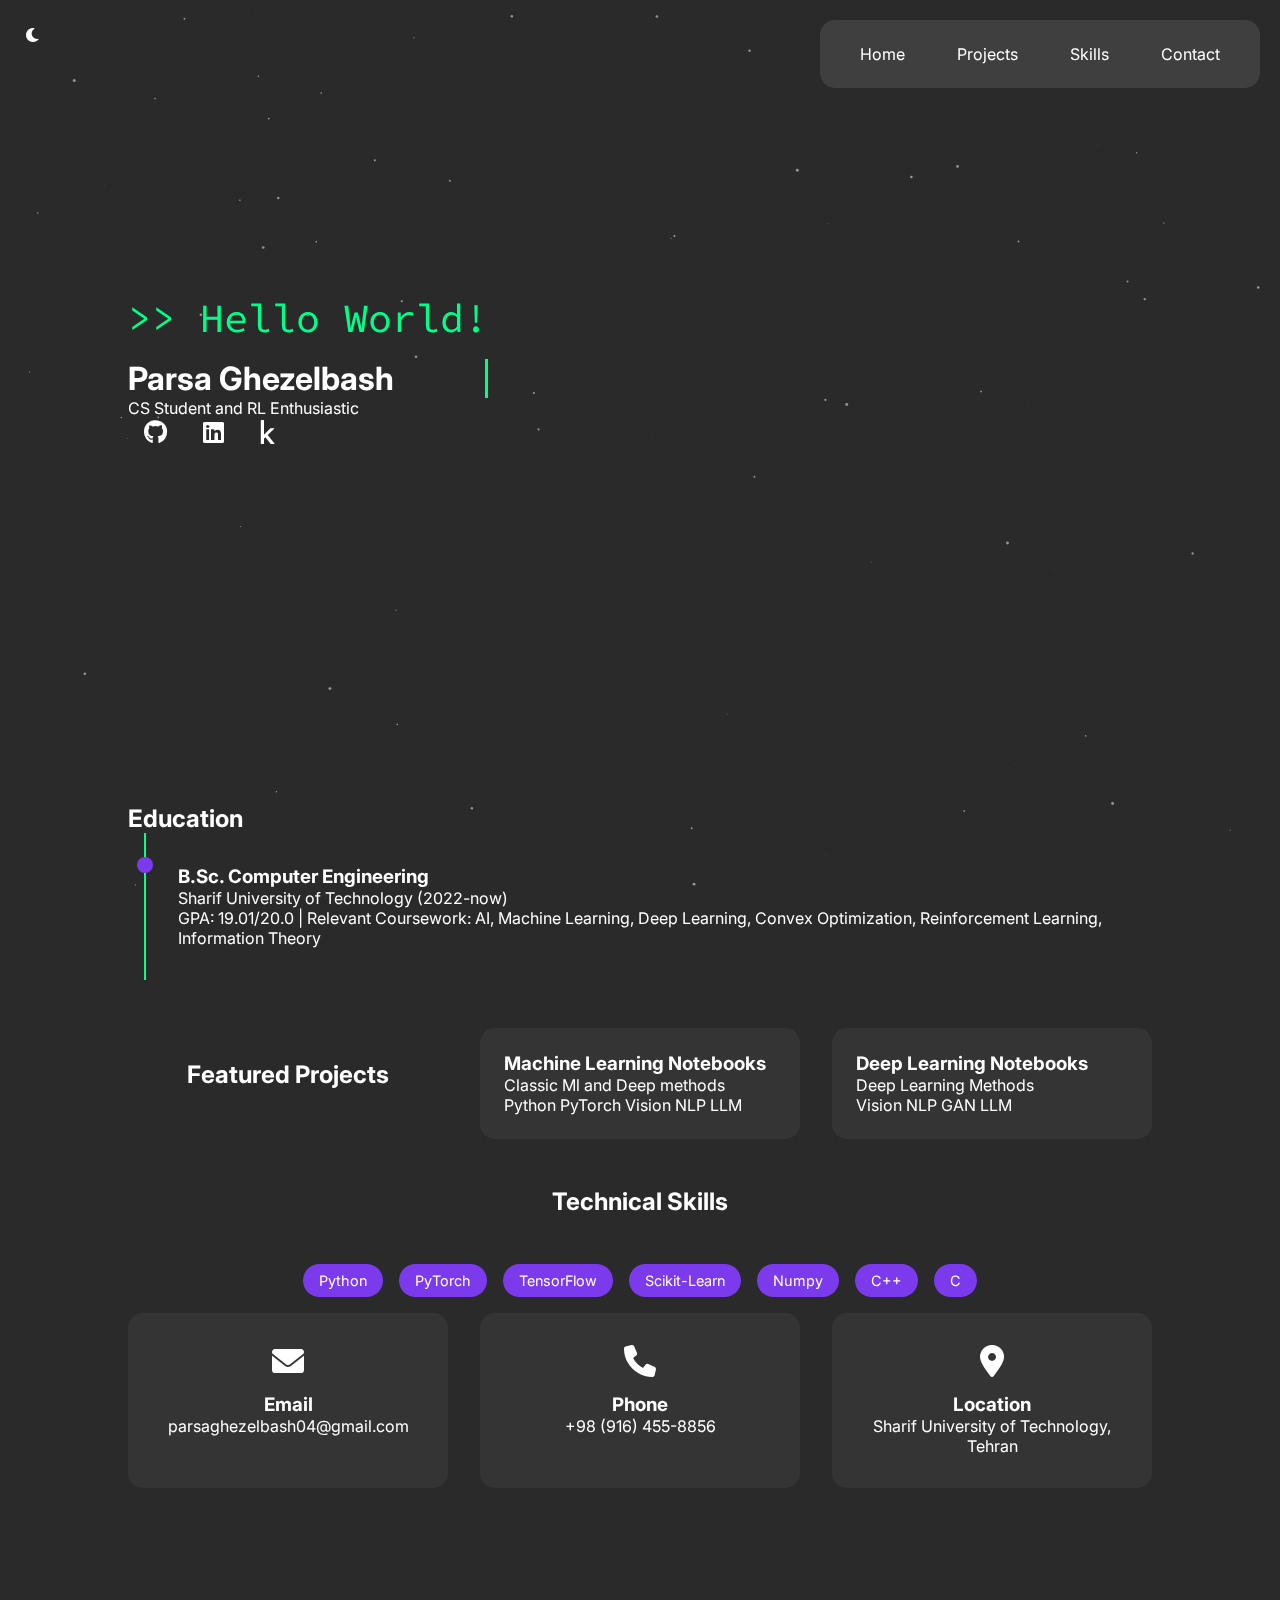
==== index.html @ 71cc4b0d "first commit" ====
<!DOCTYPE html>
<html lang="en">
<head>
    <meta charset="UTF-8">
    <meta name="viewport" content="width=device-width, initial-scale=1.0">
    <title>Alex Developer | CS Innovator</title>
    <meta name="description" content="Computer Science student specializing in AI and Blockchain development">
    <link href="https://fonts.googleapis.com/css2?family=Inter:wght@300;500;700&family=Source+Code+Pro&display=swap" rel="stylesheet">
    <link rel="stylesheet" href="https://cdnjs.cloudflare.com/ajax/libs/font-awesome/6.0.0/css/all.min.css">
    <link rel="stylesheet" href="styles/styles.css">

</head>
<body>
    <div class="theme-toggle">
        <i class="fas fa-moon" id="theme-icon"></i>
    </div>

    <nav class="nav-container">
        <a href="#hero" class="nav-item">Home</a>
        <a href="#projects" class="nav-item">Projects</a>
        <a href="#skills" class="nav-item">Skills</a>
        <a href="#contact" class="nav-item">Contact</a>
    </nav>

    <canvas id="particles-canvas"></canvas>

    <section class="hero" id="hero">
        <div class="hero-content">
            <div class="hacker-text">>> Hello World!</div>
            <h1 class="typewriter">Parsa Ghezelbash</h1>
            <p>CS Student and RL Enthusiastic</p>
            <div class="social-links">
                <a href="https://github.com/ParsaGhezelbash" target="_blank"><i class="fab fa-github"></i></a>
                <a href="https://www.linkedin.com/in/parsa-ghezelbash-7426a8233/" target="_blank"><i class="fab fa-linkedin"></i></a>
                <a href="https://www.kaggle.com/parsaghezelbash" target="_blank"><i class="fab fa-kaggle"></i></a>
            </div>
        </div>
    </section>

    <section class="timeline">
        <h2>Education</h2>
        <div class="timeline-item">
            <h3>B.Sc. Computer Engineering</h3>
            <p>Sharif University of Technology (2022-now)</p>
            <p>GPA: 19.01/20.0 | Relevant Coursework: AI, Machine Learning, Deep Learning, Convex Optimization, Reinforcement Learning, Information Theory</p>
        </div>
    </section>

    <section class="project-grid" id="projects">
        <h2 style="width: 100%; text-align: center; padding: 2rem 0;">Featured Projects</h2>
        <div class="project-card" data-modal="ml">
            <h3>Machine Learning Notebooks</h3>
            <p>Classic Ml and Deep methods</p>
            <div class="tech-stack">
                <span class="tech-tag">Python</span>
                <span class="tech-tag">PyTorch</span>
                <span class="tech-tag">Vision</span>
                <span class="tech-tag">NLP</span>
                <span class="tech-tag">LLM</span>
            </div>
        </div>
        <div class="project-card" data-modal="deep">
            <h3>Deep Learning Notebooks</h3>
            <p>Deep Learning Methods</p>
            <div class="tech-stack">
                <span class="tech-tag">Vision</span>
                <span class="tech-tag">NLP</span>
                <span class="tech-tag">GAN</span>
                <span class="tech-tag">LLM</span>
            </div>
        </div>
    </section>

    <section class="skill-cloud" id="skills">
        <h2 style="width: 100%; text-align: center; padding: 2rem 0;">Technical Skills</h2>
        <span class="skill-tag">Python</span>
        <span class="skill-tag">PyTorch</span>
        <span class="skill-tag">TensorFlow</span>
        <span class="skill-tag">Scikit-Learn</span>
        <span class="skill-tag">Numpy</span>
        <span class="skill-tag">C++</span>
        <span class="skill-tag">C</span>
    </section>

    <section class="contact-info" id="contact">
        <div class="contact-item">
            <i class="fas fa-envelope" style="font-size: 2rem; margin-bottom: 1rem;"></i>
            <h3>Email</h3>
            <p>parsaghezelbash04@gmail.com</p>
        </div>
        <div class="contact-item">
            <i class="fas fa-phone" style="font-size: 2rem; margin-bottom: 1rem;"></i>
            <h3>Phone</h3>
            <p>+98 (916) 455-8856</p>
        </div>
        <div class="contact-item">
            <i class="fas fa-map-marker-alt" style="font-size: 2rem; margin-bottom: 1rem;"></i>
            <h3>Location</h3>
            <p>Sharif University of Technology, Tehran</p>
        </div>
    </section>
    <script src="scripts/script.js"></script>
</body>
</html>
---- styles/styles.css ----
:root {
    --primary: #2A2A2A;
    --secondary: #00FF88;
    /* --secondary: #007BFF; */
    --accent: #7C3AED;
    --text-light: #FFFFFF;
    --text-dark: #2A2A2A;
}

.light-mode {
    --primary: #FFFFFF;
    --secondary: #007BFF;
    /* --secondary: #00FF88; */
    --accent: #6610f2;
    --text-light: #2A2A2A;
    --text-dark: #2A2A2A;
}

* {
    margin: 0;
    padding: 0;
    box-sizing: border-box;
}

body {
    font-family: 'Inter', sans-serif;
    background: var(--primary);
    color: var(--text-light);
    overflow-x: hidden;
    transition: background 0.3s, color 0.3s;
}

h1, h2, h3, h4, h5, h6,
p, span, a:not(.skill-tag a) {
    color: var(--text-light);
}

.cyber-border {
    position: fixed;
    z-index: 1000;
    background: linear-gradient(45deg, var(--secondary), var(--accent));
}

a {
    text-decoration: none;
    color: inherit;
}

.nav-container {
    position: fixed;
    top: 20px;
    right: 20px;
    backdrop-filter: blur(10px);
    border-radius: 15px;
    padding: 1rem;
    background: rgba(255, 255, 255, 0.1);
    z-index: 1000;
}

.nav-item {
    display: inline-block;
    margin: 0 1rem;
    cursor: pointer;
    position: relative;
    padding: 0.5rem;
    transition: 0.3s;
    color: var(--text-light);
}

.nav-item::after {
    content: '';
    position: absolute;
    width: 0;
    height: 2px;
    bottom: 0;
    left: 0;
    background: var(--secondary);
    transition: 0.3s;
}

.nav-item:hover::after {
    width: 100%;
}

.nav-item.active::after {
    width: 100%;
    background: var(--secondary);
}

section {
    padding-top: 80px;
    margin-top: -80px;
}

.hero {
    height: 100vh;
    display: flex;
    align-items: center;
    padding: 0 10%;
    position: relative;
}

.hero-content {
    max-width: 600px;
}

.hacker-text {
    font-family: 'Source Code Pro', monospace;
    font-size: 2.5rem;
    color: var(--secondary);
    margin-bottom: 1rem;
}

.typewriter {
    border-right: 3px solid var(--secondary);
    white-space: nowrap;
    overflow: hidden;
    animation: typing 3.5s steps(40, end), blink-caret 0.75s step-end infinite;
}

.project-grid {
    display: grid;
    grid-template-columns: repeat(auto-fit, minmax(300px, 1fr));
    gap: 2rem;
    padding: 4rem 10%;
}

.project-card {
    background: rgba(255, 255, 255, 0.05);
    color: var(--text-light);
    border-radius: 15px;
    padding: 1.5rem;
    transition: 0.3s;
    cursor: pointer;
    position: relative;
    overflow: hidden;
}

.project-card:hover {
    transform: translateY(-10px);
    background: rgba(255, 255, 255, 0.1);
}

.skill-cloud {
    display: flex;
    flex-wrap: wrap;
    gap: 1rem;
    justify-content: center;
    padding: 2rem;
}

.skill-tag {
    color: white;
    background: var(--accent);
    padding: 0.5rem 1rem;
    border-radius: 20px;
    font-size: 0.9rem;
    transition: 0.3s;
}

.skill-tag:hover {
    transform: scale(1.1);
}

@keyframes typing {
    from { width: 0 }
    to { width: 100% }
}

@keyframes blink-caret {
    from, to { border-color: transparent }
    50% { border-color: var(--secondary) }
}

@media (max-width: 768px) {
    .hero {
        padding: 0 5%;
    }
    
    .project-grid {
        grid-template-columns: 1fr;
    }
}

.theme-toggle {
    position: fixed;
    top: 25px;
    left: 25px;
    cursor: pointer;
    z-index: 1000;
}

.timeline {
    padding: 4rem 10%;
    position: relative;
}

.timeline-item {
    padding: 2rem;
    border-left: 2px solid var(--secondary);
    margin-left: 1rem;
    position: relative;
}

.timeline-item::before {
    content: '';
    position: absolute;
    left: -9px;
    top: 24px;
    width: 16px;
    height: 16px;
    border-radius: 50%;
    background: var(--accent);
}

.modal {
    display: none;
    position: fixed;
    top: 0;
    left: 0;
    width: 100%;
    height: 100%;
    background: rgba(0,0,0,0.8);
    z-index: 2000;
}

.modal-content {
    background: var(--primary);
    padding: 2rem;
    width: 80%;
    max-width: 800px;
    border-radius: 15px;
    position: relative;
}

#particles-canvas {
    position: absolute;
    top: 0;
    left: 0;
    z-index: -1;
}

.social-links a {
    color: var(--text-light);
    font-size: 1.5rem;
    margin: 0 1rem;
    transition: 0.3s;
}

.contact-info {
    display: grid;
    grid-template-columns: repeat(auto-fit, minmax(250px, 1fr));
    gap: 2rem;
    padding: 4rem 10%;
    text-align: center;
}

.contact-item {
    background: rgba(255, 255, 255, 0.05);
    color: var(--text-light);
    padding: 2rem;
    border-radius: 15px;
}

.light-mode .project-card,
.light-mode .contact-item,
.light-mode .nav-container {
    background: rgba(0, 0, 0, 0.05);
}
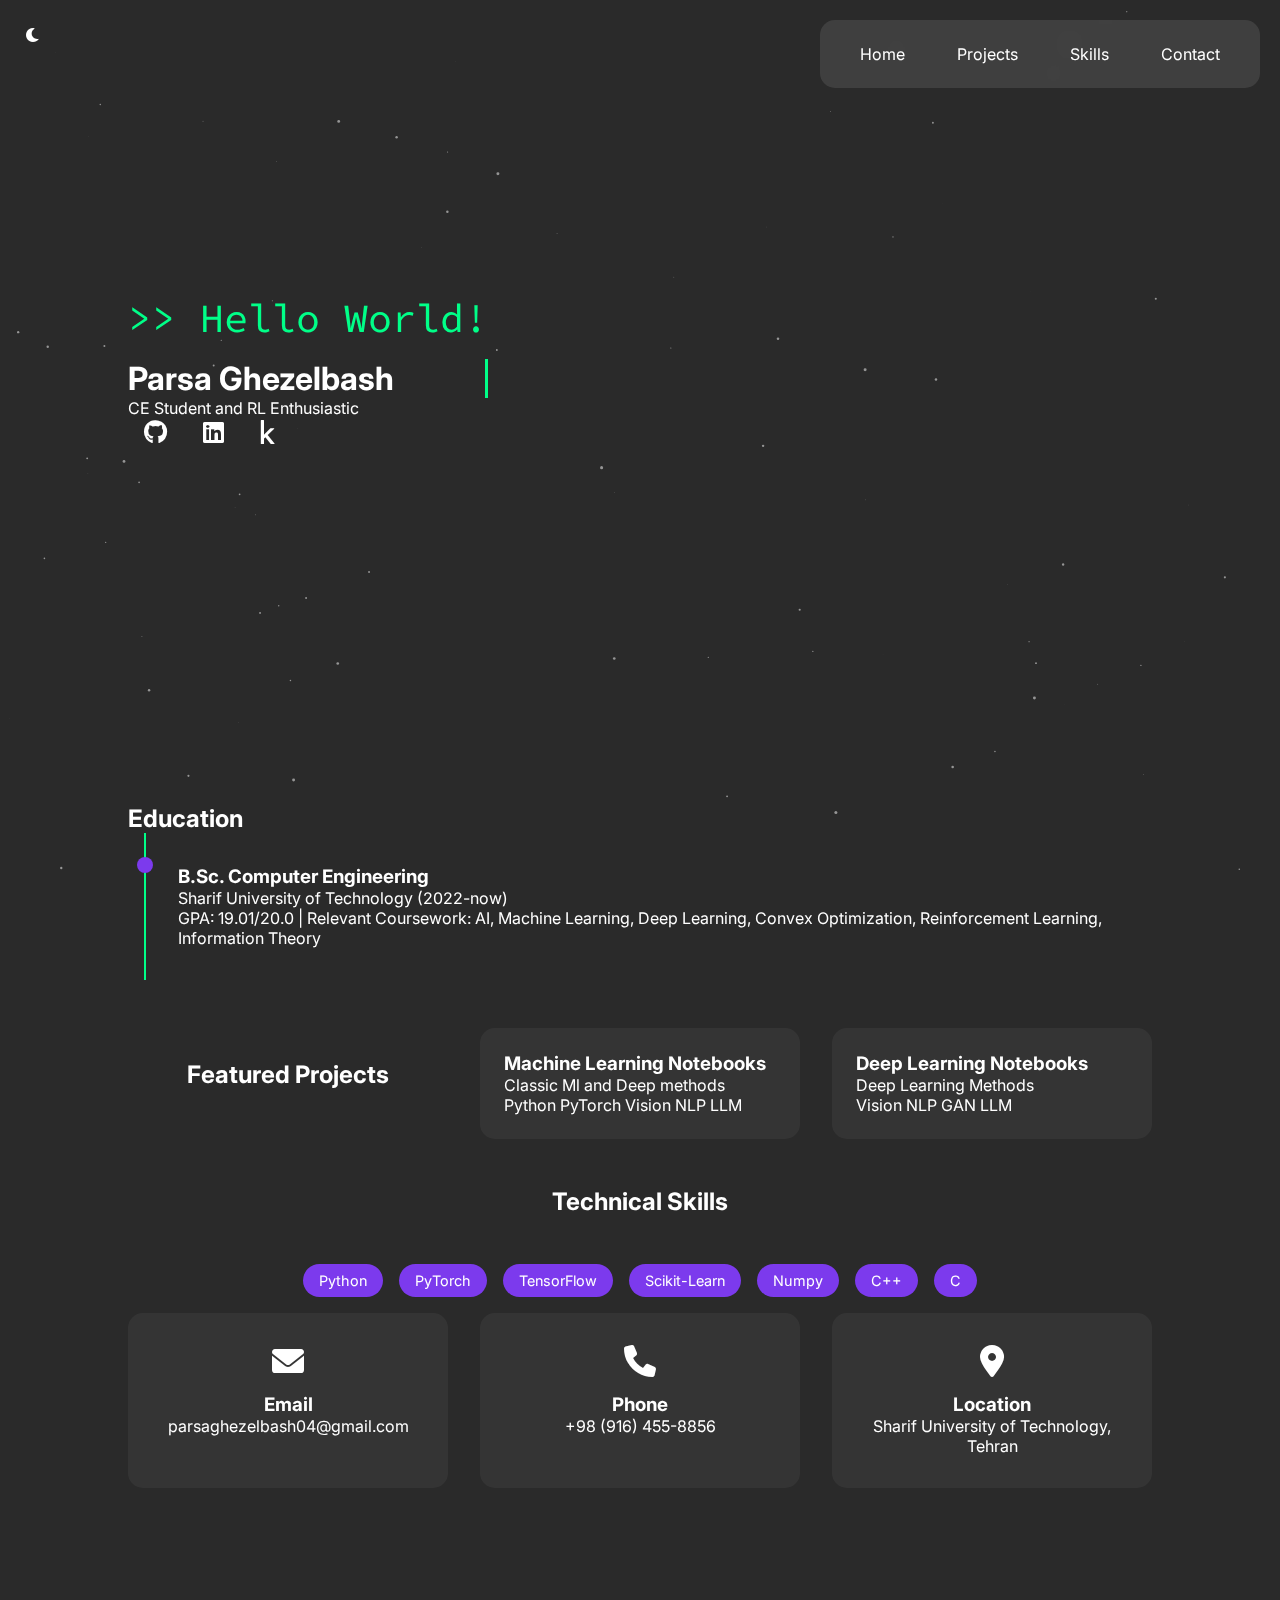
==== commit b55807cb: "minor change" ====
--- a/index.html
+++ b/index.html
@@ -3,7 +3,7 @@
 <head>
     <meta charset="UTF-8">
     <meta name="viewport" content="width=device-width, initial-scale=1.0">
-    <title>Alex Developer | CS Innovator</title>
+    <title>Parsa Ghezelbash | CE Student</title>
     <meta name="description" content="Computer Science student specializing in AI and Blockchain development">
     <link href="https://fonts.googleapis.com/css2?family=Inter:wght@300;500;700&family=Source+Code+Pro&display=swap" rel="stylesheet">
     <link rel="stylesheet" href="https://cdnjs.cloudflare.com/ajax/libs/font-awesome/6.0.0/css/all.min.css">
@@ -28,7 +28,7 @@
         <div class="hero-content">
             <div class="hacker-text">>> Hello World!</div>
             <h1 class="typewriter">Parsa Ghezelbash</h1>
-            <p>CS Student and RL Enthusiastic</p>
+            <p>CE Student and RL Enthusiastic</p>
             <div class="social-links">
                 <a href="https://github.com/ParsaGhezelbash" target="_blank"><i class="fab fa-github"></i></a>
                 <a href="https://www.linkedin.com/in/parsa-ghezelbash-7426a8233/" target="_blank"><i class="fab fa-linkedin"></i></a>
